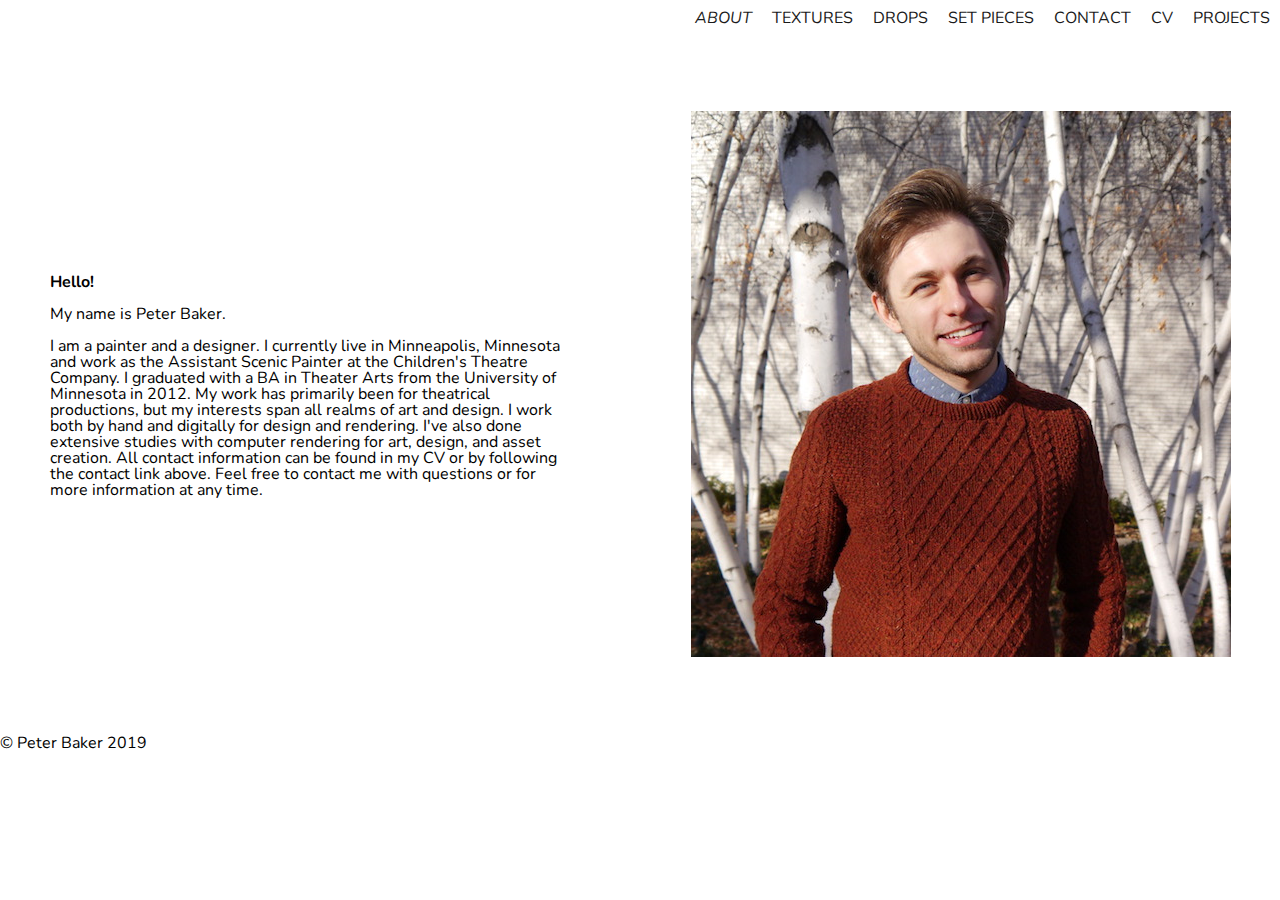
==== index.html @ 9a681b12 "Add files via upload" ====
<!DOCTYPE html>
<html lang="en" dir="ltr">
  <head>
    <meta charset="utf-8">
    <link rel="shortcut icon" href="images/browsericon.png" />
    <link rel="stylesheet" type="text/css" href="css/html5reset.css">
    <link rel="stylesheet" type="text/css" href="css/style.css">
    <link rel="stylesheet" href="https://fonts.googleapis.com/css?family=Josefin+Sans|Nunito">
    <title>Peter Baker</title>
  </head>
  <body>
  <header>
    <a class="skip-main" href="#main">Skip to main content</a>
      <nav>
          <ul>
            <li><a href = "projects.html">Projects</a></li>
            <li><a href = "CV.html">CV</a></li>
            <li><a href = "contact.html">Contact</a></li>
            <li><a href = "setpieces.html">Set Pieces</a></li>
            <li><a href = "drops.html">Drops</a></li>
            <li><a href = "textures.html">Textures</a></li>
            <li><a class = "active" href = "index.html">About</a></li>


          </ul>
      </nav>
  </header>
  <main id="main">
  <div class="container">
      <h1>Hello!</h1><br>
      <p>My name is Peter Baker.</p><br>
      <p>I am a painter and a designer. I currently live in Minneapolis, Minnesota and work as the Assistant Scenic Painter at the Children's Theatre Company. I graduated with a BA in Theater Arts from the University of Minnesota in 2012.
      My work has primarily been for theatrical productions, but my interests span all realms of art and design. I work both by hand and digitally for design and rendering. I've also done extensive studies with computer rendering for art, design, and asset creation.
      All contact information can be found in my CV or by following the contact link above. Feel free to contact me with questions or for more information at any time.</p>
  </div>
  <div class="container2">
    <img src="images/headshot.jpg" alt = "Headshot"/>
  </div>
  </main>
<footer>
    <p> &copy; Peter Baker 2019</p>
</footer>
</body>
</html>
---- css/style.css ----
/* background */

body {
  font-family: Nunito, Josefin, sans-serif;

}

img{
  border: 5px;
  margin: 25px;
}

div{
  align: 0 auto;
  vertical-align: middle;
}


.container{
  display: inline-block;
  width: 40%;
  border: 25px;
  padding: 25px;
  margin: 25px;
  align-items: stretch;

}

.container2{
  display: inline-block;
  width: 40%;
  padding: 25px;
  border: 25px;
  margin: 25px;

}

.container3{
  display: block;
  border: 25px;
  padding: 25px;
  margin: 25px;
}

.gallery img{
  width: 30%;
}

.gallery a{
  width: 30%;
}

.gallery{
  display: flex;
  flex-direction: row;
	flex-wrap: wrap;
	justify-content: center;
	align-items: baseline;
}



/*navigation bar, sourced from w3schools.com/css/css_navbar.asp with modifications*/



ul {
  width: 100%;
  list-style-type: none;
  overflow: hidden;
  margin: 0;
  padding: 0;
  background-color: white;
}

li {
  float: right;
  display: block;
  padding: 10px;
  background-color: white;
}


nav a:hover {
  background-color: #e6e6e6;
}

nav a {
  font-family: Nunito, Josefin, sans-serif;
  text-transform: uppercase;
  text-decoration: none;
  color: #1a1a1a;
}

.active {
  font-style: italic;
}

/* skip to main content, modified and sourced from https://accessibility.oit.ncsu.edu/it-accessibility-at-nc-state/developers/accessibility-handbook/mouse-and-keyboard-events/skip-to-main-content/*/

a.skip-main {
    left:-999px;
    position:absolute;
    top:auto;
    width:1px;
    height:1px;
    overflow:hidden;
    z-index:-999;
}
a.skip-main:focus, a.skip-main:active {
    color: black;
    background-color: white;
    left: 0;
    top: auto;
    width: 30%;
    height: auto;
    overflow:auto;
    margin: 10px 35%;
    padding:5px;
    text-align:left;
    font-size:1.2em;
    z-index:999;
}


/*responsive*/
@media screen and (max-width:700px){
  body{
    background:red;}
  .gallery{
    flex-direction: column;
  }
}
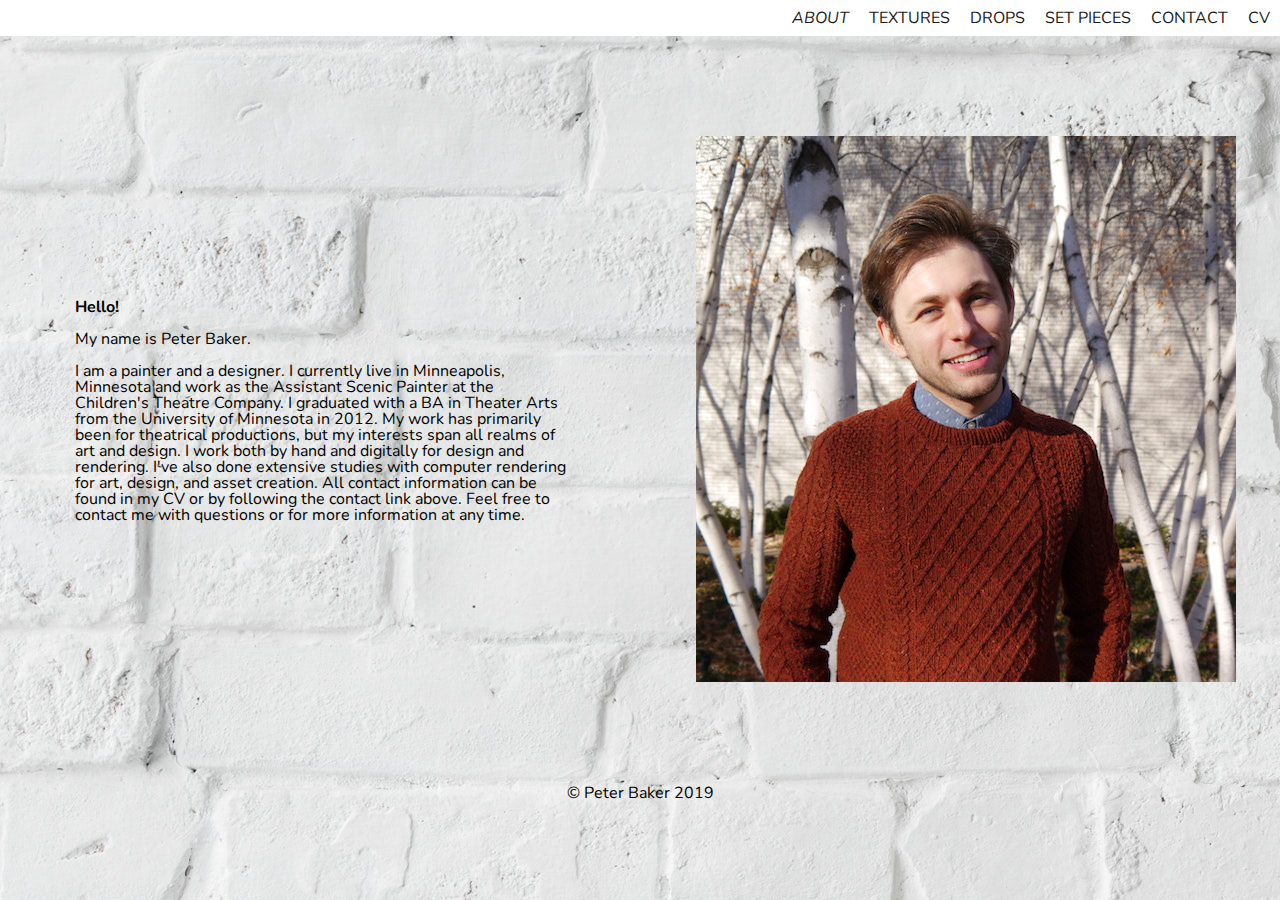
==== commit 38d0d81b: "Add files via upload" ====
--- a/index.html
+++ b/index.html
@@ -13,7 +13,6 @@
     <a class="skip-main" href="#main">Skip to main content</a>
       <nav>
           <ul>
-            <li><a href = "projects.html">Projects</a></li>
             <li><a href = "CV.html">CV</a></li>
             <li><a href = "contact.html">Contact</a></li>
             <li><a href = "setpieces.html">Set Pieces</a></li>
--- a/css/style.css
+++ b/css/style.css
@@ -2,6 +2,8 @@
 
 body {
   font-family: Nunito, Josefin, sans-serif;
+  background-image: url('../images/back.jpg');
+
 
 }
 
@@ -13,6 +15,11 @@
 div{
   align: 0 auto;
   vertical-align: middle;
+}
+
+main{
+  margin: 25px;
+  border: 5px;
 }
 
 
@@ -47,7 +54,7 @@
 }
 
 .gallery a{
-  width: 30%;
+  width: 45%;
 }
 
 .gallery{
@@ -58,7 +65,9 @@
 	align-items: baseline;
 }
 
-
+footer{
+  text-align: center;
+}
 
 /*navigation bar, sourced from w3schools.com/css/css_navbar.asp with modifications*/
 
@@ -125,8 +134,7 @@
 
 /*responsive*/
 @media screen and (max-width:700px){
-  body{
-    background:red;}
+  
   .gallery{
     flex-direction: column;
   }
